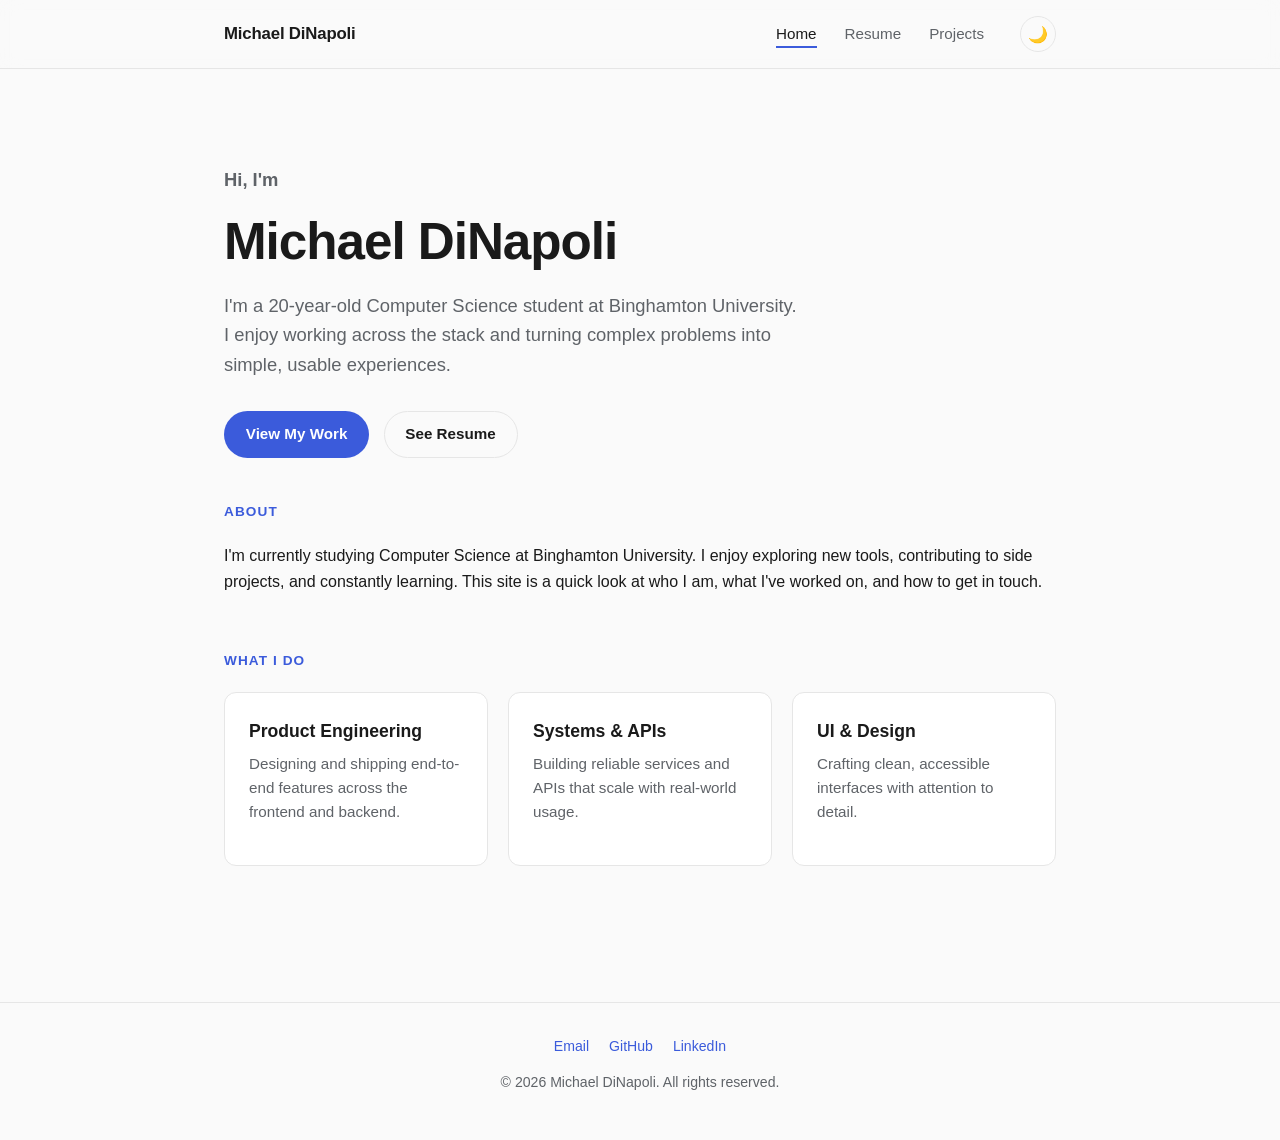
==== index.html @ 66a23ec0 "Add personal website with homepage, resume, and projects pages Plain HTML/CSS/JS site with a light/d" ====
<!DOCTYPE html>
<html lang="en">
<head>
  <meta charset="UTF-8" />
  <meta name="viewport" content="width=device-width, initial-scale=1.0" />
  <title>Michael DiNapoli</title>
  <meta name="description" content="Personal website of Michael DiNapoli — Computer Science student at Binghamton University." />
  <link rel="stylesheet" href="css/style.css" />
</head>
<body>
  <header class="site-header">
    <nav class="nav">
      <a class="nav-brand" href="index.html">Michael DiNapoli</a>
      <button class="nav-toggle" aria-label="Toggle navigation">☰</button>
      <ul class="nav-links">
        <li><a href="index.html">Home</a></li>
        <li><a href="resume.html">Resume</a></li>
        <li><a href="projects.html">Projects</a></li>
        <li><button class="theme-toggle" aria-label="Toggle dark mode">🌙</button></li>
      </ul>
    </nav>
  </header>

  <main>
    <section class="hero reveal">
      <p class="hero-eyebrow">Hi, I'm</p>
      <h1>Michael DiNapoli</h1>
      <p>
        I'm a 20-year-old Computer Science student at Binghamton University.
        I enjoy working across the stack and turning complex problems into
        simple, usable experiences.
      </p>
      <div class="hero-actions">
        <a class="btn btn-primary" href="projects.html">View My Work</a>
        <a class="btn btn-secondary" href="resume.html">See Resume</a>
      </div>
    </section>

    <section class="section reveal">
      <h2 class="section-title">About</h2>
      <p>
        I'm currently studying Computer Science at Binghamton University.
        I enjoy exploring new tools, contributing to side projects, and
        constantly learning. This site is a quick look at who I am, what
        I've worked on, and how to get in touch.
      </p>
    </section>

    <section class="section reveal">
      <h2 class="section-title">What I Do</h2>
      <div class="card-grid">
        <div class="card">
          <h3>Product Engineering</h3>
          <p>Designing and shipping end-to-end features across the frontend and backend.</p>
        </div>
        <div class="card">
          <h3>Systems &amp; APIs</h3>
          <p>Building reliable services and APIs that scale with real-world usage.</p>
        </div>
        <div class="card">
          <h3>UI &amp; Design</h3>
          <p>Crafting clean, accessible interfaces with attention to detail.</p>
        </div>
      </div>
    </section>
  </main>

  <footer class="site-footer">
    <div class="socials">
      <a href="mailto:michaeldinapoli331@gmail.com">Email</a>
      <a href="https://github.com/yourusername">GitHub</a>
      <a href="https://linkedin.com/in/yourusername">LinkedIn</a>
    </div>
    <p>&copy; <span class="year"></span> Michael DiNapoli. All rights reserved.</p>
  </footer>

  <script src="js/main.js"></script>
</body>
</html>
---- css/style.css ----
:root {
  --bg: #fafafa;
  --bg-elevated: #ffffff;
  --text: #1a1a1a;
  --text-muted: #5f6368;
  --border: #e6e6e6;
  --accent: #3b5bdb;
  --accent-soft: #edf0fc;
  --shadow: 0 1px 2px rgba(0, 0, 0, 0.04), 0 8px 24px rgba(0, 0, 0, 0.06);
  --radius: 12px;
  --max-width: 880px;
  font-size: 16px;
}

:root[data-theme="dark"] {
  --bg: #121212;
  --bg-elevated: #1a1a1a;
  --text: #ededed;
  --text-muted: #a0a0a0;
  --border: #2a2a2a;
  --accent: #7c93f0;
  --accent-soft: #1d2440;
  --shadow: 0 1px 2px rgba(0, 0, 0, 0.3), 0 8px 24px rgba(0, 0, 0, 0.4);
}

* {
  box-sizing: border-box;
}

html {
  scroll-behavior: smooth;
}

body {
  margin: 0;
  font-family: "Inter", -apple-system, BlinkMacSystemFont, "Segoe UI", Roboto, Helvetica, Arial, sans-serif;
  background: var(--bg);
  color: var(--text);
  line-height: 1.6;
  -webkit-font-smoothing: antialiased;
  transition: background 0.2s ease, color 0.2s ease;
}

a {
  color: var(--accent);
  text-decoration: none;
}

a:hover {
  text-decoration: underline;
}

img {
  max-width: 100%;
  display: block;
}

/* Header / Nav */

.site-header {
  position: sticky;
  top: 0;
  z-index: 10;
  background: color-mix(in srgb, var(--bg) 85%, transparent);
  backdrop-filter: blur(10px);
  border-bottom: 1px solid var(--border);
}

.nav {
  max-width: var(--max-width);
  margin: 0 auto;
  display: flex;
  align-items: center;
  justify-content: space-between;
  padding: 1rem 1.5rem;
}

.nav-brand {
  font-weight: 700;
  font-size: 1.05rem;
  color: var(--text);
  letter-spacing: -0.01em;
}

.nav-brand:hover {
  text-decoration: none;
  opacity: 0.8;
}

.nav-links {
  display: flex;
  align-items: center;
  gap: 1.75rem;
  list-style: none;
  margin: 0;
  padding: 0;
}

.nav-links a {
  color: var(--text-muted);
  font-weight: 500;
  font-size: 0.95rem;
  padding: 0.25rem 0;
  border-bottom: 2px solid transparent;
}

.nav-links a:hover {
  color: var(--text);
  text-decoration: none;
}

.nav-links a.active {
  color: var(--text);
  border-bottom-color: var(--accent);
}

.nav-toggle {
  display: none;
  background: none;
  border: none;
  cursor: pointer;
  padding: 0.4rem;
  color: var(--text);
}

.theme-toggle {
  background: none;
  border: 1px solid var(--border);
  border-radius: 999px;
  width: 2.25rem;
  height: 2.25rem;
  display: flex;
  align-items: center;
  justify-content: center;
  cursor: pointer;
  color: var(--text);
  font-size: 1rem;
  margin-left: 0.5rem;
}

.theme-toggle:hover {
  background: var(--accent-soft);
}

/* Main layout */

main {
  max-width: var(--max-width);
  margin: 0 auto;
  padding: 3rem 1.5rem 5rem;
}

.section {
  margin-bottom: 3.5rem;
}

.section-title {
  font-size: 0.85rem;
  font-weight: 700;
  text-transform: uppercase;
  letter-spacing: 0.08em;
  color: var(--accent);
  margin-bottom: 1.25rem;
}

/* Hero */

.hero {
  display: flex;
  flex-direction: column;
  gap: 1.25rem;
  padding: 3rem 0 2rem;
}

.hero-eyebrow {
  color: var(--accent);
  font-weight: 600;
  font-size: 0.95rem;
}

.hero h1 {
  font-size: clamp(2.2rem, 5vw, 3.2rem);
  line-height: 1.1;
  margin: 0;
  letter-spacing: -0.02em;
}

.hero p {
  font-size: 1.15rem;
  color: var(--text-muted);
  max-width: 36rem;
  margin: 0;
}

.hero-actions {
  display: flex;
  gap: 0.9rem;
  margin-top: 0.75rem;
  flex-wrap: wrap;
}

.btn {
  display: inline-flex;
  align-items: center;
  gap: 0.4rem;
  padding: 0.65rem 1.3rem;
  border-radius: 999px;
  font-weight: 600;
  font-size: 0.95rem;
  border: 1px solid transparent;
  cursor: pointer;
  transition: transform 0.15s ease, box-shadow 0.15s ease, background 0.15s ease;
}

.btn:hover {
  text-decoration: none;
  transform: translateY(-1px);
}

.btn-primary {
  background: var(--accent);
  color: #fff;
}

.btn-primary:hover {
  box-shadow: var(--shadow);
}

.btn-secondary {
  background: transparent;
  border-color: var(--border);
  color: var(--text);
}

.btn-secondary:hover {
  background: var(--accent-soft);
  border-color: var(--accent);
}

/* Cards */

.card-grid {
  display: grid;
  grid-template-columns: repeat(auto-fit, minmax(260px, 1fr));
  gap: 1.25rem;
}

.card {
  background: var(--bg-elevated);
  border: 1px solid var(--border);
  border-radius: var(--radius);
  padding: 1.5rem;
  transition: transform 0.18s ease, box-shadow 0.18s ease, border-color 0.18s ease;
}

.card:hover {
  transform: translateY(-3px);
  box-shadow: var(--shadow);
  border-color: var(--accent);
}

.card h3 {
  margin: 0 0 0.4rem;
  font-size: 1.1rem;
}

.card p {
  color: var(--text-muted);
  margin: 0 0 1rem;
  font-size: 0.95rem;
}

.tag-list {
  display: flex;
  flex-wrap: wrap;
  gap: 0.4rem;
  margin-bottom: 1rem;
}

.tag {
  background: var(--accent-soft);
  color: var(--accent);
  font-size: 0.78rem;
  font-weight: 600;
  padding: 0.25rem 0.6rem;
  border-radius: 999px;
}

.card-links {
  display: flex;
  gap: 1rem;
  font-size: 0.9rem;
  font-weight: 600;
}

/* Resume */

.timeline-item {
  position: relative;
  padding-left: 1.5rem;
  border-left: 2px solid var(--border);
  padding-bottom: 1.75rem;
  margin-left: 0.25rem;
}

.timeline-item:last-child {
  padding-bottom: 0;
}

.timeline-item::before {
  content: "";
  position: absolute;
  left: -6px;
  top: 0.25rem;
  width: 10px;
  height: 10px;
  border-radius: 50%;
  background: var(--accent);
}

.timeline-header {
  display: flex;
  justify-content: space-between;
  flex-wrap: wrap;
  gap: 0.25rem 1rem;
  margin-bottom: 0.25rem;
}

.timeline-header h3 {
  margin: 0;
  font-size: 1.05rem;
}

.timeline-date {
  color: var(--text-muted);
  font-size: 0.88rem;
  font-weight: 500;
  white-space: nowrap;
}

.timeline-subtitle {
  color: var(--accent);
  font-weight: 600;
  font-size: 0.92rem;
  margin-bottom: 0.4rem;
}

.timeline-item ul {
  margin: 0.4rem 0 0;
  padding-left: 1.1rem;
  color: var(--text-muted);
}

.timeline-item li {
  margin-bottom: 0.3rem;
}

.skills-grid {
  display: grid;
  grid-template-columns: repeat(auto-fit, minmax(200px, 1fr));
  gap: 1rem;
}

.skill-group h4 {
  margin: 0 0 0.5rem;
  font-size: 0.92rem;
  color: var(--text-muted);
  text-transform: uppercase;
  letter-spacing: 0.04em;
  font-weight: 600;
}

.skill-group .tag-list {
  margin-bottom: 0;
}

.resume-header {
  display: flex;
  justify-content: space-between;
  align-items: flex-start;
  flex-wrap: wrap;
  gap: 1rem;
  margin-bottom: 1rem;
}

/* Footer */

.site-footer {
  border-top: 1px solid var(--border);
  padding: 2rem 1.5rem;
  text-align: center;
  color: var(--text-muted);
  font-size: 0.88rem;
}

.site-footer .socials {
  display: flex;
  justify-content: center;
  gap: 1.25rem;
  margin-bottom: 0.75rem;
}

/* Responsive */

@media (max-width: 640px) {
  .nav-toggle {
    display: inline-flex;
  }

  .nav-links {
    position: absolute;
    top: 100%;
    left: 0;
    right: 0;
    background: var(--bg-elevated);
    border-bottom: 1px solid var(--border);
    flex-direction: column;
    align-items: flex-start;
    padding: 1rem 1.5rem;
    gap: 1rem;
    display: none;
  }

  .nav-links.open {
    display: flex;
  }

  .resume-header {
    flex-direction: column;
  }
}

/* Reveal animation */

.reveal {
  opacity: 0;
  transform: translateY(12px);
  transition: opacity 0.5s ease, transform 0.5s ease;
}

.reveal.visible {
  opacity: 1;
  transform: translateY(0);
}
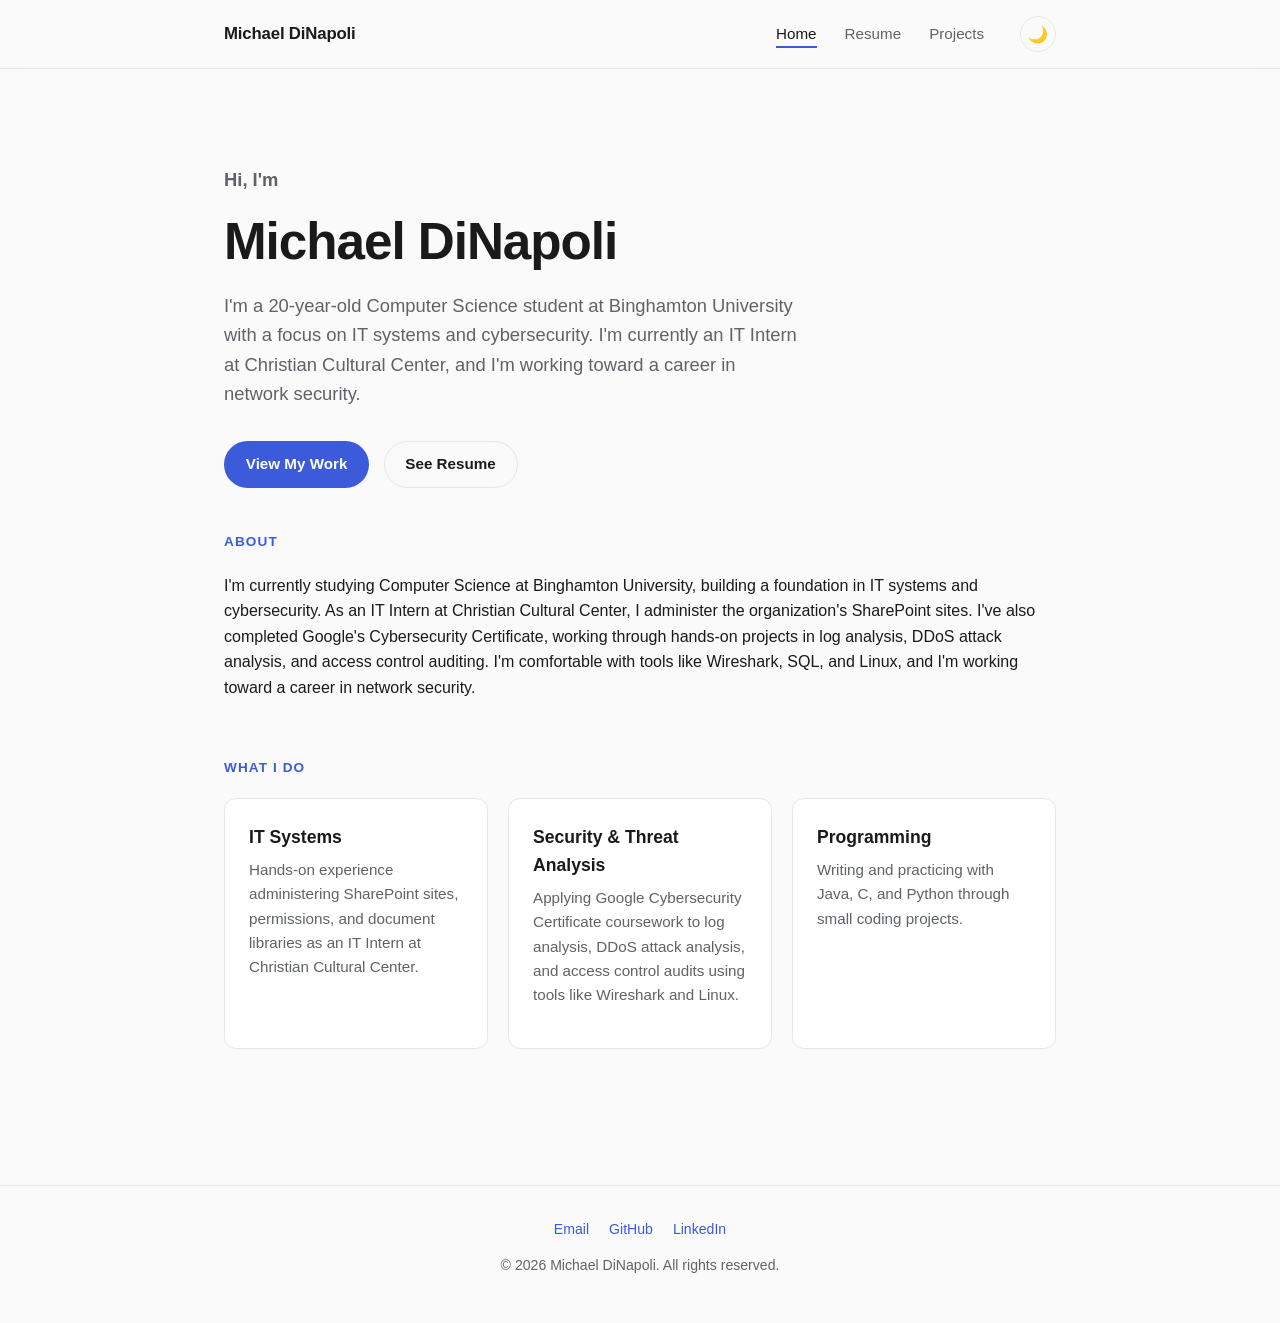
==== commit 0d9d2e87: "Update personal details to reflect IT/cybersecurity focus" ====
--- a/index.html
+++ b/index.html
@@ -4,7 +4,7 @@
   <meta charset="UTF-8" />
   <meta name="viewport" content="width=device-width, initial-scale=1.0" />
   <title>Michael DiNapoli</title>
-  <meta name="description" content="Personal website of Michael DiNapoli — Computer Science student at Binghamton University." />
+  <meta name="description" content="Personal website of Michael DiNapoli — Computer Science student at Binghamton University focused on IT systems and cybersecurity." />
   <link rel="stylesheet" href="css/style.css" />
 </head>
 <body>
@@ -26,9 +26,10 @@
       <p class="hero-eyebrow">Hi, I'm</p>
       <h1>Michael DiNapoli</h1>
       <p>
-        I'm a 20-year-old Computer Science student at Binghamton University.
-        I enjoy working across the stack and turning complex problems into
-        simple, usable experiences.
+        I'm a 20-year-old Computer Science student at Binghamton University
+        with a focus on IT systems and cybersecurity. I'm currently an IT
+        Intern at Christian Cultural Center, and I'm working toward a career
+        in network security.
       </p>
       <div class="hero-actions">
         <a class="btn btn-primary" href="projects.html">View My Work</a>
@@ -39,10 +40,14 @@
     <section class="section reveal">
       <h2 class="section-title">About</h2>
       <p>
-        I'm currently studying Computer Science at Binghamton University.
-        I enjoy exploring new tools, contributing to side projects, and
-        constantly learning. This site is a quick look at who I am, what
-        I've worked on, and how to get in touch.
+        I'm currently studying Computer Science at Binghamton University,
+        building a foundation in IT systems and cybersecurity. As an IT
+        Intern at Christian Cultural Center, I administer the
+        organization's SharePoint sites. I've also completed Google's
+        Cybersecurity Certificate, working through hands-on projects in
+        log analysis, DDoS attack analysis, and access control auditing.
+        I'm comfortable with tools like Wireshark, SQL, and Linux, and I'm
+        working toward a career in network security.
       </p>
     </section>
 
@@ -50,16 +55,16 @@
       <h2 class="section-title">What I Do</h2>
       <div class="card-grid">
         <div class="card">
-          <h3>Product Engineering</h3>
-          <p>Designing and shipping end-to-end features across the frontend and backend.</p>
+          <h3>IT Systems</h3>
+          <p>Hands-on experience administering SharePoint sites, permissions, and document libraries as an IT Intern at Christian Cultural Center.</p>
         </div>
         <div class="card">
-          <h3>Systems &amp; APIs</h3>
-          <p>Building reliable services and APIs that scale with real-world usage.</p>
+          <h3>Security &amp; Threat Analysis</h3>
+          <p>Applying Google Cybersecurity Certificate coursework to log analysis, DDoS attack analysis, and access control audits using tools like Wireshark and Linux.</p>
         </div>
         <div class="card">
-          <h3>UI &amp; Design</h3>
-          <p>Crafting clean, accessible interfaces with attention to detail.</p>
+          <h3>Programming</h3>
+          <p>Writing and practicing with Java, C, and Python through small coding projects.</p>
         </div>
       </div>
     </section>
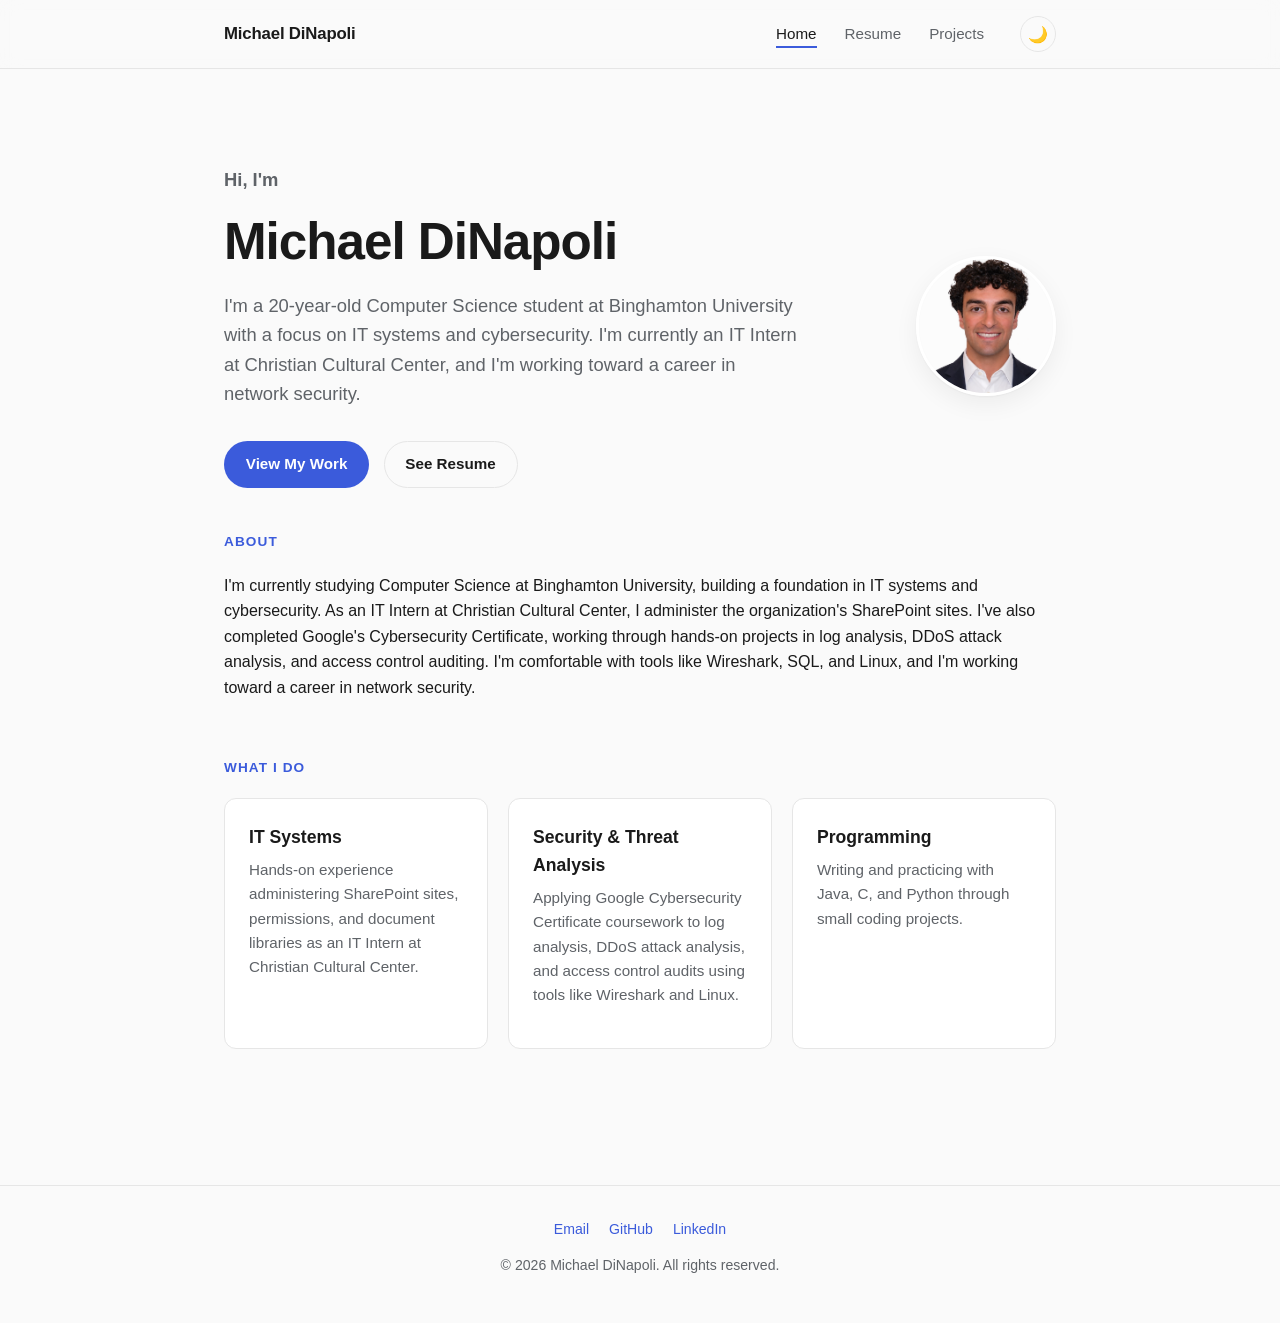
==== commit a2944d59: "headshot and writing sample added" ====
--- a/index.html
+++ b/index.html
@@ -23,18 +23,21 @@
 
   <main>
     <section class="hero reveal">
-      <p class="hero-eyebrow">Hi, I'm</p>
-      <h1>Michael DiNapoli</h1>
-      <p>
-        I'm a 20-year-old Computer Science student at Binghamton University
-        with a focus on IT systems and cybersecurity. I'm currently an IT
-        Intern at Christian Cultural Center, and I'm working toward a career
-        in network security.
-      </p>
-      <div class="hero-actions">
-        <a class="btn btn-primary" href="projects.html">View My Work</a>
-        <a class="btn btn-secondary" href="resume.html">See Resume</a>
+      <div class="hero-text">
+        <p class="hero-eyebrow">Hi, I'm</p>
+        <h1>Michael DiNapoli</h1>
+        <p>
+          I'm a 20-year-old Computer Science student at Binghamton University
+          with a focus on IT systems and cybersecurity. I'm currently an IT
+          Intern at Christian Cultural Center, and I'm working toward a career
+          in network security.
+        </p>
+        <div class="hero-actions">
+          <a class="btn btn-primary" href="projects.html">View My Work</a>
+          <a class="btn btn-secondary" href="resume.html">See Resume</a>
+        </div>
       </div>
+      <img class="hero-photo" src="files/headshot.png" alt="Michael DiNapoli" width="140" height="140" />
     </section>
 
     <section class="section reveal">
--- a/css/style.css
+++ b/css/style.css
@@ -167,9 +167,28 @@
 
 .hero {
   display: flex;
+  align-items: center;
+  justify-content: space-between;
+  gap: 2rem;
+  padding: 3rem 0 2rem;
+}
+
+.hero-text {
+  display: flex;
   flex-direction: column;
   gap: 1.25rem;
-  padding: 3rem 0 2rem;
+  flex: 1;
+  min-width: 0;
+}
+
+.hero-photo {
+  width: 140px;
+  height: 140px;
+  border-radius: 50%;
+  object-fit: cover;
+  flex-shrink: 0;
+  border: 3px solid var(--bg-elevated);
+  box-shadow: var(--shadow);
 }
 
 .hero-eyebrow {
@@ -288,9 +307,13 @@
 
 .card-links {
   display: flex;
-  gap: 1rem;
-  font-size: 0.9rem;
-  font-weight: 600;
+  flex-wrap: wrap;
+  gap: 0.75rem;
+}
+
+.card-links .btn {
+  padding: 0.5rem 1.1rem;
+  font-size: 0.88rem;
 }
 
 /* Resume */
@@ -381,6 +404,21 @@
   flex-wrap: wrap;
   gap: 1rem;
   margin-bottom: 1rem;
+}
+
+.pdf-embed-wrapper {
+  border: 1px solid var(--border);
+  border-radius: var(--radius);
+  overflow: hidden;
+  box-shadow: var(--shadow);
+}
+
+.pdf-embed-wrapper iframe {
+  display: block;
+  width: 100%;
+  height: 80vh;
+  border: none;
+  background: var(--bg-elevated);
 }
 
 /* Footer */
@@ -428,6 +466,21 @@
   .resume-header {
     flex-direction: column;
   }
+
+  .pdf-embed-wrapper iframe {
+    height: 60vh;
+  }
+
+  .hero {
+    flex-direction: column-reverse;
+    align-items: flex-start;
+    gap: 1.5rem;
+  }
+
+  .hero-photo {
+    width: 96px;
+    height: 96px;
+  }
 }
 
 /* Reveal animation */
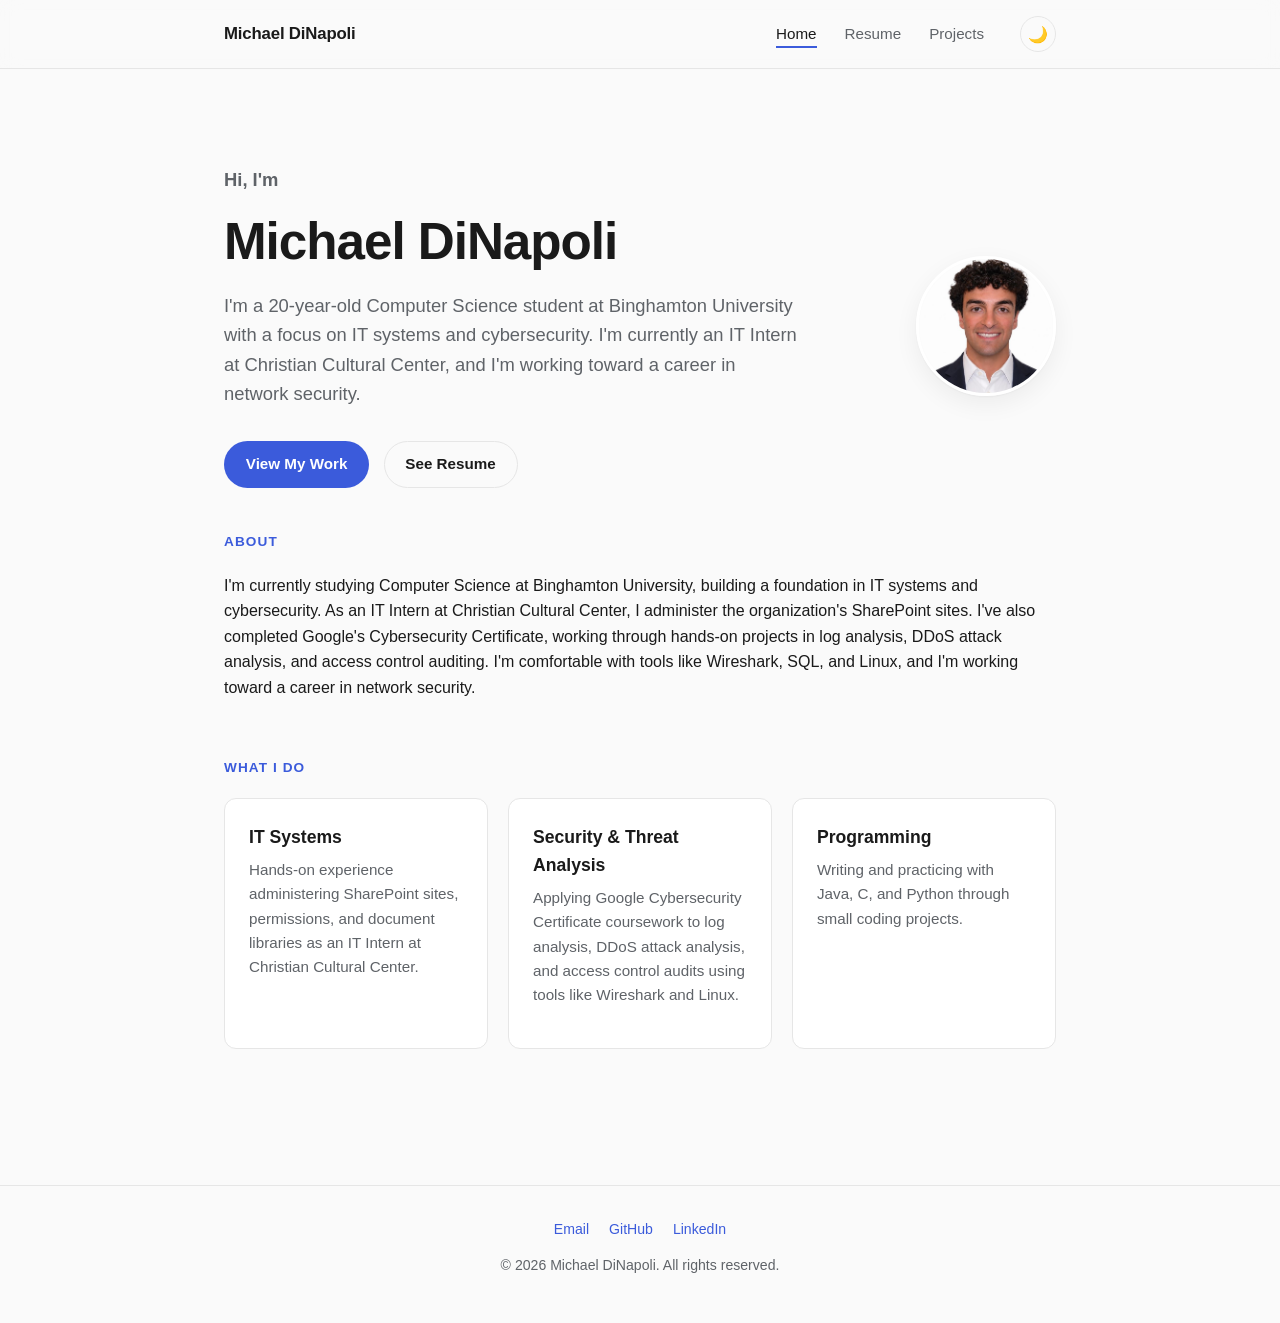
==== commit d092fcdc: "Compress headshot image (PNG to JPEG, 2.4MB to 34KB)" ====
--- a/index.html
+++ b/index.html
@@ -37,7 +37,7 @@
           <a class="btn btn-secondary" href="resume.html">See Resume</a>
         </div>
       </div>
-      <img class="hero-photo" src="files/headshot.png" alt="Michael DiNapoli" width="140" height="140" />
+      <img class="hero-photo" src="files/headshot.jpg" alt="Michael DiNapoli" width="140" height="140" />
     </section>
 
     <section class="section reveal">
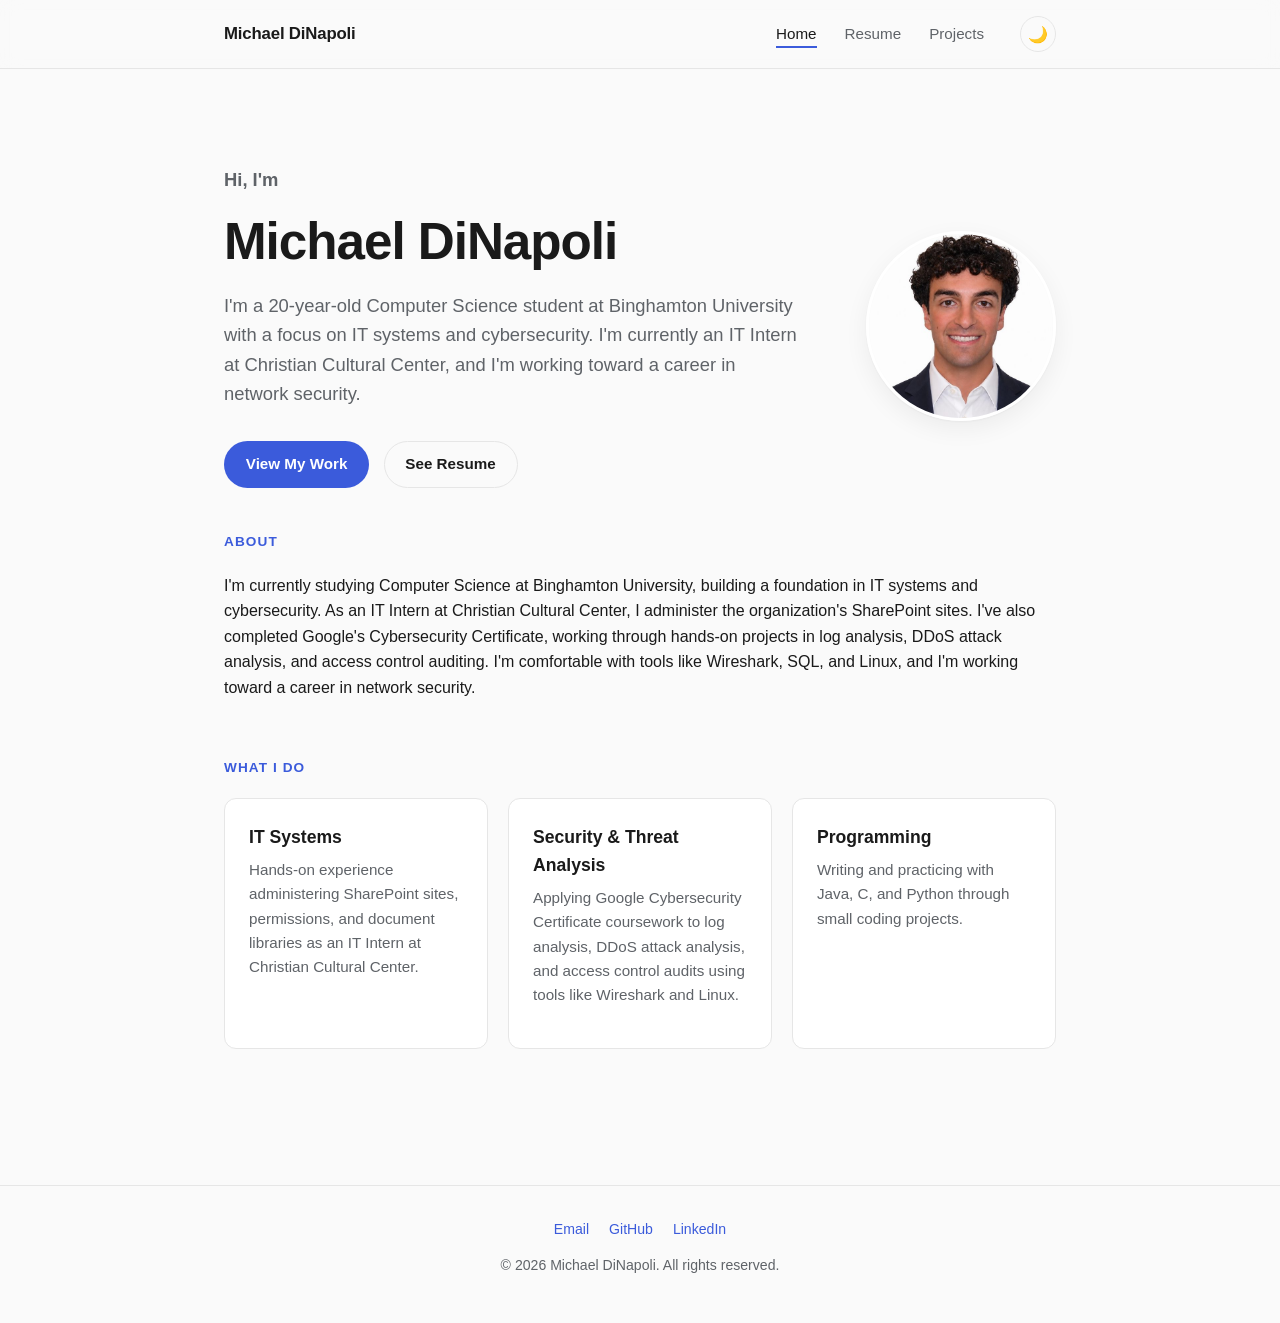
==== commit d681d905: "Increase headshot size in hero section" ====
--- a/index.html
+++ b/index.html
@@ -37,7 +37,7 @@
           <a class="btn btn-secondary" href="resume.html">See Resume</a>
         </div>
       </div>
-      <img class="hero-photo" src="files/headshot.jpg" alt="Michael DiNapoli" width="140" height="140" />
+      <img class="hero-photo" src="files/headshot.jpg" alt="Michael DiNapoli" width="190" height="190" />
     </section>
 
     <section class="section reveal">
--- a/css/style.css
+++ b/css/style.css
@@ -182,8 +182,8 @@
 }
 
 .hero-photo {
-  width: 140px;
-  height: 140px;
+  width: 190px;
+  height: 190px;
   border-radius: 50%;
   object-fit: cover;
   flex-shrink: 0;
@@ -478,8 +478,8 @@
   }
 
   .hero-photo {
-    width: 96px;
-    height: 96px;
+    width: 130px;
+    height: 130px;
   }
 }
 
